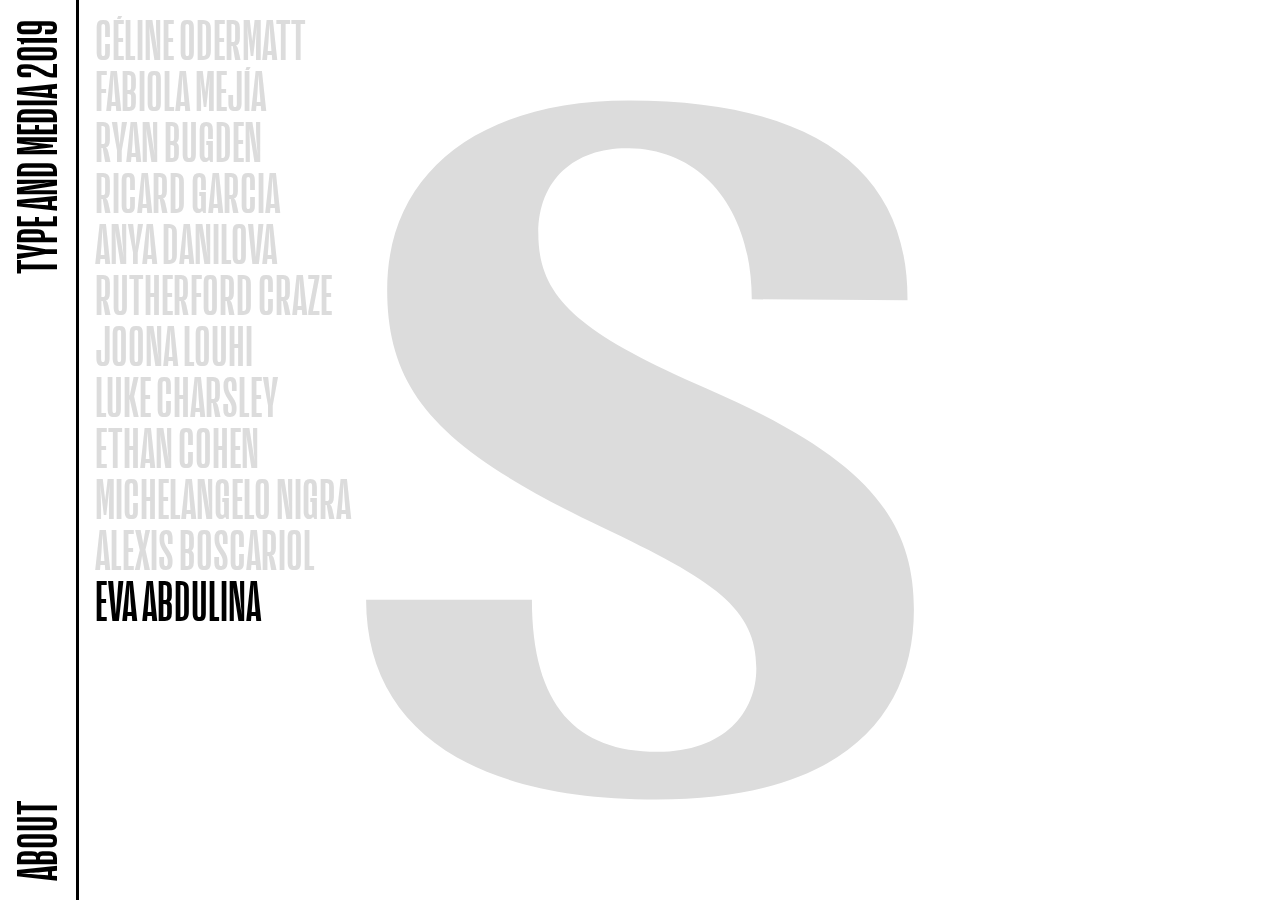
==== index.html @ 902147d5 "Initial setup" ====
<!DOCTYPE html>
<html>
    <head>
        <title>Type and Media 2019</title>

        <meta charset="UTF-8" />
        <meta name="viewport" content="width=device-width, initial-scale=1" />

        <link rel="stylesheet" href="static/style.css" />
        
        <link rel="icon" 
			  type="image/png" 
			  href="../static/tmFavicon.png">

    </head>
    
    <body>
        <div class="tm_sidebar_permanent" id="sidebar_panel">
            <a class="tm_sidebar_top" href="/">Type and Media 2019</a>
            <a class="tm_sidebar_bottom" id="sidebar_about">About</a>
        </div>

        <div class="tm_sidebar_nav index transparent" id="sidebar_nav">
            <nav id="nav_shuffle">
                <a href="/alexis" data-color='#8ad4ba' data-studentname="alexis" class="md_nav">
                    Alexis Boscariol
                </a>
                <a href="/anya" data-color='#ea1956' data-studentname="anya" class="md_nav">
                    Anya Danilova
                </a>
                <a href="/celine" data-color='#f03296' data-studentname="celine" class="md_nav">
                    Céline Odermatt
                </a>
                <a href="/ethan" data-color='#fe3523' data-studentname="ethan" class="md_nav">
                    Ethan Cohen
                </a>
                <a href="/eva" data-color='#dcdcdc' data-studentname="eva" class="md_nav">
                    Eva Abdulina
                </a>
                <a href="/fabi" data-color='#c3d2e0' data-studentname="fabi" class="md_nav">
                    Fabiola Mejía
                </a>
                <a href="/joona" data-color='#0f5bfa' data-studentname="joona" class="md_nav">
                    Joona Louhi
                </a>
                <a href="/luke" data-color='#ea1956' data-studentname="luke" class="md_nav">
                    Luke Charsley
                </a>
                <a href="/mike" data-color='#ff4fff' data-studentname="mike" class="md_nav">
                    Michelangelo Nigra
                </a>
                <a href="/rick" data-color='#00b7b5' data-studentname="rick" class="md_nav">
                    Ricard Garcia
                </a>
                <a href="/rutherford" data-color='#aaaaaa' data-studentname="rutherford" class="md_nav">
                    Rutherford Craze
                </a>
                <a href="/ryan" data-color='#ffab00' data-studentname="ryan" class="md_nav">
                    Ryan Bugden
                </a>
            </nav>
        </div>

        <div class="tm_anim_container" id="anim_container">
        </div>

        <div class="tm_about_fade" id="about_fade"></div>
        <div class="tm_about_panel" id="about_panel">
            <div class="tm_info">
                <div class="tm_info_about">
                    <p><a href="http://typemedia.org/">Type and Media</a> is a master’s degree course in typeface design at the Royal Academy of Art in The Hague (KABK). During the first semester, the students have several ongoing modules with concurrent projects, interspersed with a diverse set of workshops. During the second semester, each student focuses on a single project. This site showcases the final projects of the class of 2019. Enjoy!</p>
					<p>Special thanks to the faculty and supervisors at Type and Media for their expertise, wisdom, and support: Erik van Blokland, Peter Verheul, Paul van der Laan, Peter Biľak, Françoise Berserik, Frank Grießhammer, Petr van Blokland, Marja van der Burgh, Fred Smeijers, Just van Rossum, Jan Willem Stas, Ilya Ruderman, Kristyan Sarkis, Timothy Donaldson, Bas Smidt, our guests Paul Barnes and Henrik Birkvig, and our neighborly friends Tânia Raposo, Namrata Goyal, and Phill Specter.</p>
					<p>The t]m19 graduates are Alexis Boscariol (France), Anya Danilova (Russia), Céline Odermatt (Switzerland), Ethan Cohen (United States), Eva Abdulina (Latvia), Fabiola Mejía (Costa Rica), Joona Louhi (Finland), Luke Charsley (United Kingdom), Michelangelo Nigra (Italy), Ricard Garcia (Catalonia), Rutherford Craze (United Kingdom), and Ryan Bugden (United States).</p>
					<p>Website by Rutherford Craze, Alexis Boscariol, Ryan Bugden, and Ethan Cohen. The typefaces in use are Brenner Sans, Action Text, and Action Condensed, courtesy of <a href="https://www.typotheque.com/">Typotheque</a>, <a href="http://letterror.com/">Letterror</a>, and <a href="https://commercialtype.com/">Commercial Type</a>, respectively&#8201;—&#8201;thank you!</p>

                </div>
            </div>
        </div>

        <script type="text/javascript" src="static/panels.js"></script>
        <!-- Separating the svg blob into its own file -->
        <script type="text/javascript" src="media/svgdata.js"></script>
        <script type="text/javascript">
            var interval;
            var frameloop;
            let root = document.documentElement;
            var links = Array.from(document.getElementsByClassName('md_nav'));
            var animContainer = document.getElementById('anim_container');
            var navContainer = document.getElementById('sidebar_nav');

            // pseudo-hover for touchscreens
            var isTouchMode = false;
            if ("ontouchstart" in document.documentElement) isTouchMode = true;

            // SVG Animation
            var currentStudent = svgdata["alexis"];
            var currentIndex = 0;
            updateImageState(currentStudent, currentIndex);

            frameloop = setInterval(function() {
                updateImageState(currentStudent, currentIndex);
                if (currentIndex >= currentStudent.length - 1) {
                    currentIndex = 0;
                } else {
                    currentIndex ++;
                }
            }, 140);


            function updateImageState(student, index) {
                if (student[index]) {
                    animContainer.innerHTML = student[index];
                } else {
                    animContainer.innerHTML = student[0];
                }
            }

            // Link Highlighting
            links.forEach(function(target) {
                var color = target.dataset.color;
                var studentname = target.dataset.studentname;
                target.addEventListener('mouseover', function() {
                    setLinkState(color, studentname);
                });

                if (isTouchMode) {
                    target.addEventListener('click', function(e) {
                        if (!e.target.classList.contains('highlight')) {
                            e.preventDefault();
                            e.target.classList.add('highlight');
                            setLinkState(color, studentname);
                        }
                    });
                }
            });

            navContainer.addEventListener('mouseout', function() {
                clearLinkState();
                newColorLink();
                interval = setInterval(newColorLink, 5000);
            });
            
            navContainer.addEventListener('mouseover', function() {
                clearHighlights();
                clearInterval(interval);
            });

            function setLinkState(color, studentname) {
                root.style.setProperty('--accent', color);
                if (svgdata[studentname]) currentStudent = svgdata[studentname];
            }
            
            function clearLinkState() {
                newColorLink();
            }

            function clearHighlights() {
                for (var i in links) {
                    if (links[i].classList.contains('highlight')) {
                        links[i].classList.remove('highlight');
                    }
                }
            }
            
            function getRandomInt(max) {
                return Math.floor(Math.random() * Math.floor(max));
            }
            
            function newColorLink() {
                var index = getRandomInt(links.length);
                var color = links[index].dataset.color;
                var studentname = links[index].dataset.studentname;
                setLinkState(color, studentname);

                clearHighlights();
                links[index].classList.add('highlight');
            }
            
            newColorLink();
            interval = setInterval(newColorLink, 5000);
        </script>
    </body>
</html>
---- static/style.css ----
-------------------------------------------------- */
/* RESET */
/* -------------------------------------------------- */

html, body, div, span, applet, object, iframe,
h1, h2, h3, h4, h5, h6, p, blockquote, pre,
a, abbr, acronym, address, big, cite, code,
del, dfn, em, img, ins, kbd, q, s, samp,
small, strike, strong, sub, sup, tt, var,
b, u, i, center,
dl, dt, dd, ol, ul, li,
fieldset, form, label, legend,
table, caption, tbody, tfoot, thead, tr, th, td,
article, aside, canvas, details, embed, 
figure, figcaption, footer, header, hgroup, 
menu, nav, output, ruby, section, summary,
time, mark, audio, video {
    margin: 0;
    padding: 0;
    border: 0;
    font-size: 100%;
    font: inherit;
    vertical-align: baseline;
}
footer, header, hgroup, menu, nav, section { display: block; }
body { line-height: 1; }
ol, ul { list-style: none; }
blockquote, q { quotes: none; }
blockquote:before, blockquote:after, q:before, q:after { content: ''; content: none; }
table { border-collapse: collapse; border-spacing: 0; }
* { box-sizing: border-box; }


/* -------------------------------------------------- */
/* SITE STYLES */
/* -------------------------------------------------- */


@charset "UTF-8";

@font-face {
	font-family: "ActionCondensed";
	src: url("type/ActionCondensedBoldWeb-Grade1.woff2") format("woff2"), url("type/ActionCondensedBoldWeb-Grade1.woff") format("woff");
	font-weight: 300;
	font-style: normal;
	font-stretch: normal; 
	}
	
@font-face {
	font-family: 'ActionText';
	src: url("type/ActionText-MediumDark.woff") format("woff"), url("type/ActionText-MediumDark.woff2") format("woff2");
	font-weight: 550;
	font-style: normal; 
	}
  
@font-face {
	font-family: 'BrennerSans';
	src: url("type/WF-031173-011076-002792.woff2") format("woff2"), url("type/WF-031173-011076-002792.woff") format("woff");
	font-style: normal;
	font-weight: 400;
	}
	
@font-face {
	font-family: 'BrennerSans';
	src: url("type/WF-031173-011076-002793.woff2") format("woff2"), url("type/WF-031173-011076-002793.woff") format("woff");
	font-style: italic;
	font-weight: 400;
	}
	
@font-face {
	font-family: 'tmICONS';
	src: url("type/tm19-SiteIcons-Social-Variable.ttf") format("truetype");
	font-style: normal;
	}

:root {
    --accent: #666;
    --bg-on-select: rgba(0, 0, 0, 0.99);
    --text-on-select: #fff;
}

body {
    font-family: 'BrennerSans';
    margin: 0px;
}

h1, 
h3 {
    font-weight: bold;
}

h2 {
	font-size: 16px;
    letter-spacing: 0.02em;
    line-height: 26px;
    margin: 5px 0px 5px;
    font-family: 'ActionText';
    font-weight: normal;
    text-transform: uppercase;
}

h3 {
    font-size: 16px;
    line-height: 20px;
}

p {
    font-size: 17px;
    line-height: 23px;
    letter-spacing: 0.007em;
    margin: 10px 0px;
}

p > a {
	font-style:italic;
	text-decoration: none;
	color: var(--accent);
}

p > a:hover {
	color: #000;
}

.hidden {
    display: none;
}

.scl-icons {
	margin-top: 5px;
	width: 38px;
    height: 28px;
    /* letter-spacing: 0.15em; */
    float: left;
    margin-right: 14px;
}

.student-url {
	clear: both;
	margin-top: 55px;
}

a.icon {
	font-family: 'tmICONS';
	font-size: 28px;
	font-style: normal !important;
	font-variation-settings: "wght" 0 !important;
	transition: 0.1s font-variation-settings ease-out;
	color: #000;
}

a.icon:hover {
	font-variation-settings: "wght" 1000 !important;
	transition: 0.1s font-variation-settings ease-out;
}


::selection {
    background-color: var(--bg-on-select) !important;
    color: var(--text-on-select) !important;
}

.transparent {
    background-color: transparent !important;
}

.tm_anim_container {
    position: fixed;
    top: 0px;
    left: 0px;
    width: 100vw;
    height: 100vh;

    z-index: 0;
    text-align: center;
}

.tm_anim_container svg {
    position: absolute;
    top: 0;
    bottom: 0;
    left: -15%;
    right: -15%;
    margin: auto;

    max-height: 80%;
    max-width: 130%;
}

.tm_content_container {
    width: 100%;
    position: relative;
    
    left: 0px;

    padding: 0px;
    padding-left: 76px;
}

.tm_content {
    width: 100%;
}

.tm_content img {
    max-width: 100%;
    padding: 0px;
    float: left;
}

.tm_student_slides {
    overflow: hidden;
    clear: left;
    padding-bottom: 10px;
    padding-bottom: 0px;
}

.tm_student_slides p:first-child {
    /* Assuming this is all the images */
    margin: 0px;
    line-height: 0;
}

.tm_info, .tm_page_info_panel {
	clear: left;
    display: flex;
    flex-wrap: wrap;
}

.tm_info {
    padding: 50px 50px 75px;
}

.tm_page_info_panel {
    border-top: 3px solid;
    border-bottom: 3px solid;
    padding-top: 36px;
    padding-left: 54px;
    padding-bottom: 48px;
}

.tm_about_panel {
    border-right: 3px solid;
}

.tm_info_typeface, .tm_info_designer {
    flex-basis: 400px;
	margin: 40px;
    flex-shrink: 0;
}

.tm_info_links {
    padding-top: 8px;
    flex-basis: 200px !important;
}

.tm_about_panel .tm_info {
    padding-top: 5px;
    padding-left: 20px;
}

.tm_info_about {
	flex-basis: 420px;
    /*margin-top: -45px;
    margin-left: -30px;*/
}


/* -------------------------------------------------- */


.tm_sidebar_permanent {
    position: fixed;
    width: 76px;
    height: 100%;
    top: 0px;
    left: 0px;
    background-color: #fff;

    z-index: 10;
    outline: 3px solid black;
    box-sizing: content-box;
}

.tm_sidebar_hoverable {
    height: 75%;
}

.tm_sidebar_permanent a {
    text-decoration: none;
    color: inherit;
}

.tm_sidebar_permanent a:hover {
    cursor: pointer;
    color: var(--accent);
}

.tm_sidebar_top, .tm_sidebar_bottom {
    font-size: 56px;
    line-height: 56px;
    font-family: 'ActionCondensed';
    white-space: nowrap;
    text-transform: uppercase;
    position: absolute;
}

.tm_sidebar_top {
    transform: rotate(-90deg);
    transform-origin: right top;
    top: 19px;
    right: 66px;
}

.tm_sidebar_bottom {
    transform: rotate(-90deg);
    transform-origin: left bottom;
    bottom: 19px;
    left: 66px;
}

.tm_sidebar_nav {
    background-color: #ffffff;

    position: fixed;
    top: 0px;
    left: 0px;
    height: 100%;
    padding: 16px 20px 20px 95px;

    z-index: 6;

    transform: translate(-100%, 0%);
    transition-property: transform;
    transition-duration: 0.2s;
    transition-timing-function: ease-in-out;
    border-right: 3px solid;
}

.tm_sidebar_nav.index {
    border-right: none;
}

.tm_sidebar_nav a {
    display: block;
    font-family: 'ActionCondensed';

    text-transform: uppercase;
    font-size: 56px;
    line-height: 51px;

    text-decoration: none;
    color: var(--accent);
    transition-property: color;
    transition-duration: 0.1s;
    -webkit-tap-highlight-color: transparent;
}

.tm_sidebar_nav a:hover, .tm_sidebar_nav a.highlight {
    color: black;
}

.tm_about_panel {
    position: fixed;
    width: 100%;
    max-width: 560px;
    height: 100%;
    top: 0px;
    left: 0px;
    padding-left: 76px;
    background-color: #fff;

    z-index: 7;
    transform: translate(-100%, 0%);
    transition-property: transform;
    transition-duration: 0.3s;
    transition-timing-function: ease-in-out;
    overflow-y: scroll;
}

.tm_about_fade {
    position: fixed;
    width: 100%;
    height: 100%;
    top: 0px;
    left: 0px;
    z-index: 5;
    opacity: 0;
    pointer-events: none;
    background-color: black; /* please don’t change this */
}

.tm_about_fade.deployed {
    pointer-events: all;
    opacity: 0;
}

.tm_about_fade.touchmode.deployed {
    opacity: 0.2;
}

.tm_sidebar_nav.deployed, .tm_about_panel.deployed, .tm_sidebar_nav.index {
    transform: translate(0%, 0%);
}


/* -------------------------------------------------- */
/* RESPONSIVE */
/* -------------------------------------------------- */


/* links column top padding on reflow */

@media only screen and (max-width: 1088px) {

	.tm_info_designer {
		margin-top: 0px !important;
	} 
	
}


@media only screen and (max-height: 500px) {
    .tm_sidebar_permanent {
        width: 56px;
        
    }

    .tm_sidebar_top, .tm_sidebar_bottom {
        font-size: 38px;
        line-height: 38px;
    }

    .tm_sidebar_top {
        right: 46px;
    }

    .tm_sidebar_bottom {
        left: 46px;
    }

    .tm_sidebar_nav {
        padding-left: 72px;
        padding-right: 16px;
    }

    .tm_about_panel {
        pointer-events: all;
        overflow-y: scroll;
    }

    .tm_content_container {
        padding-left: 56px;
    }
    
    .tm_sidebar_nav a {
        font-size: 38px;
        line-height: 34px;
    }
}


@media only screen and (max-width: 640px) {
    body {
        margin-top: 15.5vw;
    }
    
    p {
    	margin: 0px 0px 12px 0px;
    }
    
    /* have border on About on mobile. but hide when deployed */
    .tm_sidebar_nav.deployed, .tm_about_panel.deployed, .tm_sidebar_nav.index {
		width: 101%;
	}

    .tm_sidebar_permanent {
        position: fixed;
        top: 0px;
        left: 0px;
        width: 100%;
        height: 15.5vw;
        border-right: none;
        /*border-bottom: 3px solid black;*/
    }
    
    .tm_sidebar_nav a {
        font-size: 12vw;
        line-height: 10.5vw;
    }

    .tm_sidebar_top, .tm_sidebar_bottom {
        transform: rotate(0deg);
        top: 2.5vw;
        font-size: 12vw;
        line-height: 10.5vw;
    }

    .tm_sidebar_top {
        right: initial;
        left: 20px;
    }

    .tm_sidebar_bottom {
        left: initial;
        right: 20px;
    }

    .tm_sidebar_hoverable {
        height: 100%;
        width: 75%;
    }

    .tm_content_container { padding-left: 0px; }
    
    .tm_about_panel {
        position: fixed;
        background-color: #fff;
        overflow-y: scroll;
        padding-top: 16vw;
        padding-left: 20px;
        /* have border on About on mobile */
        border-right: 3px solid #000;
    }
    
    .tm_info {
    	padding: 12px 22px 30px 0px !important;
    }
    
    .tm_page_info_panel {
		padding: 32px 20px 32px 20px;
    }

    .tm_info_typeface, .tm_info_designer, .tm_info_links {
		flex-shrink: 1;
		margin: 0px;
		hyphens: auto;
	}
	
	.tm_info_designer {
		padding-top: 10px;
	}
	
	.tm_info_links  {
		padding-top: 12px;
	}
	
	.scl-icons {
    	margin-top: 14px;
    }

    .tm_sidebar_nav {
        width: 100%;
        border: none;
        padding-top: 19vw;
        padding-left: 20px;
        overflow-y: scroll;
    }
}
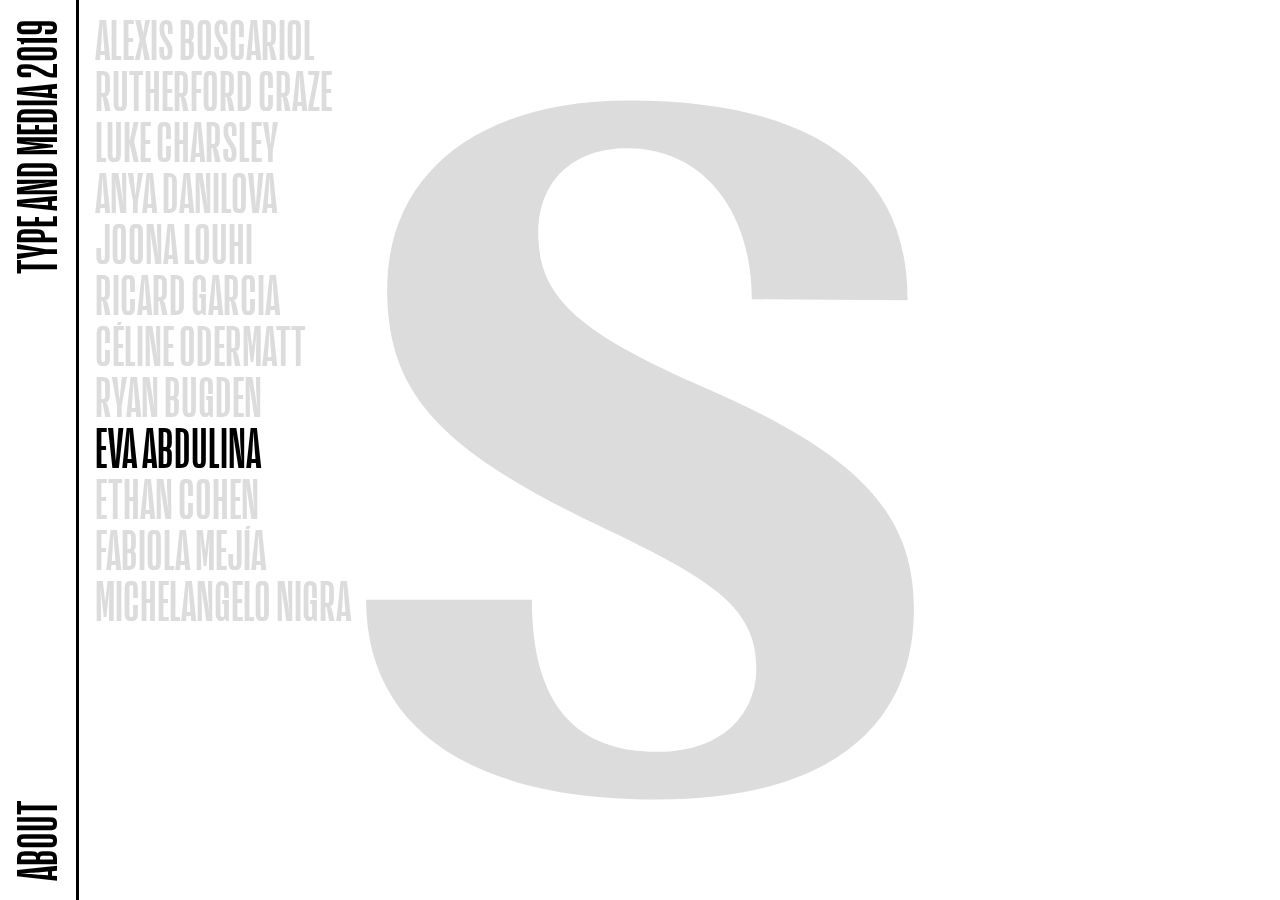
==== commit 0e44a7fd: "Try fixing index hover bug" ====
--- a/index.html
+++ b/index.html
@@ -91,6 +91,7 @@
             // pseudo-hover for touchscreens
             var isTouchMode = false;
             if ("ontouchstart" in document.documentElement) isTouchMode = true;
+            var isHoveringNav = false;
 
             // SVG Animation
             var currentStudent = svgdata["alexis"];
@@ -135,12 +136,14 @@
             });
 
             navContainer.addEventListener('mouseout', function() {
+                isHoveringNav = false;
                 clearLinkState();
                 newColorLink();
                 interval = setInterval(newColorLink, 5000);
             });
             
             navContainer.addEventListener('mouseover', function() {
+                isHoveringNav = true;
                 clearHighlights();
                 clearInterval(interval);
             });
@@ -167,13 +170,15 @@
             }
             
             function newColorLink() {
-                var index = getRandomInt(links.length);
-                var color = links[index].dataset.color;
-                var studentname = links[index].dataset.studentname;
-                setLinkState(color, studentname);
+                if (!isHoveringNav) {
+                    var index = getRandomInt(links.length);
+                    var color = links[index].dataset.color;
+                    var studentname = links[index].dataset.studentname;
+                    setLinkState(color, studentname);
 
-                clearHighlights();
-                links[index].classList.add('highlight');
+                    clearHighlights();
+                    links[index].classList.add('highlight');
+                }
             }
             
             newColorLink();
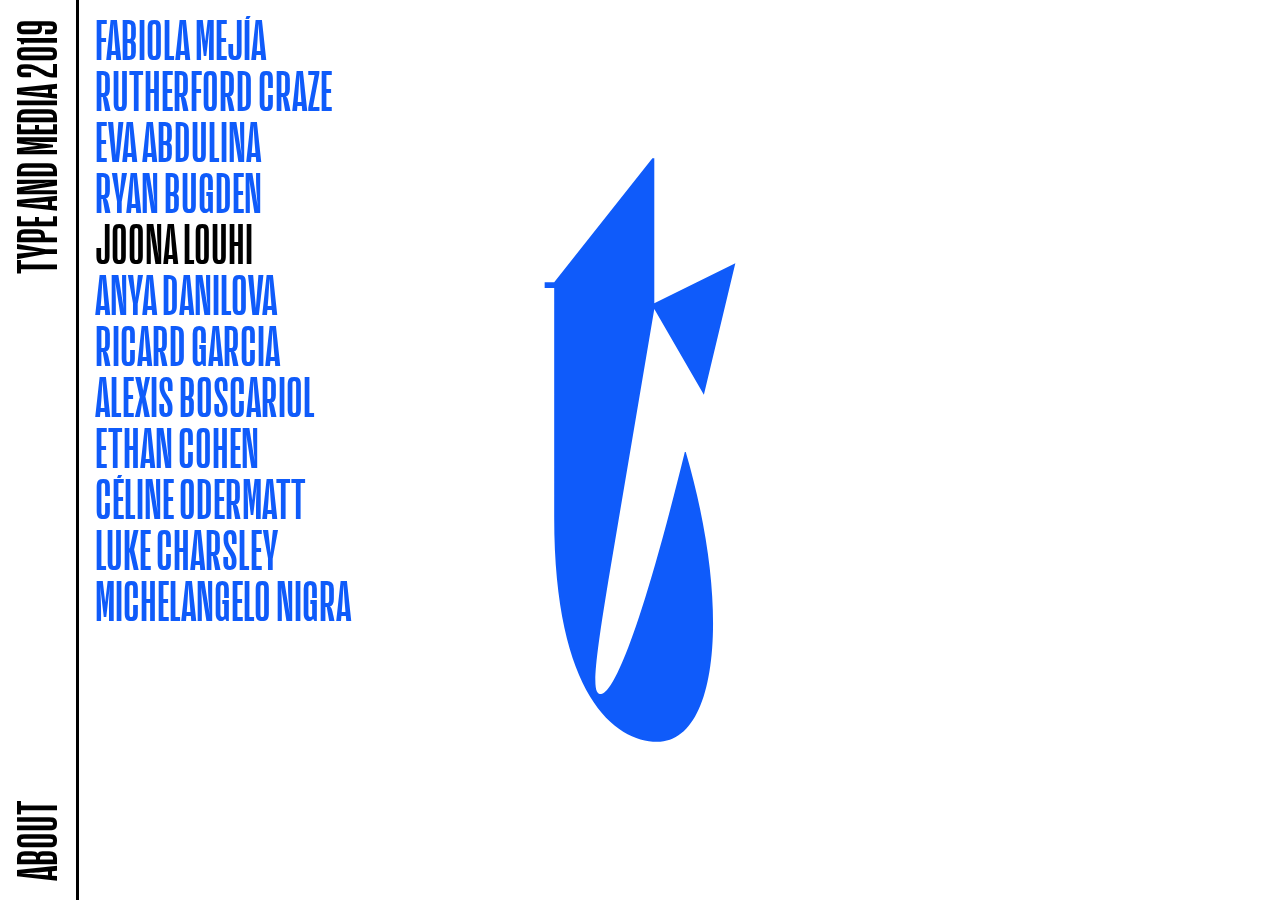
==== commit b4d671e0: "Upload latest html files" ====
--- a/index.html
+++ b/index.html
@@ -7,10 +7,11 @@
         <meta name="viewport" content="width=device-width, initial-scale=1" />
 
         <link rel="stylesheet" href="static/style.css" />
+        <link rel="stylesheet" href="static/fonts.css" />
         
         <link rel="icon" 
-			  type="image/png" 
-			  href="../static/tmFavicon.png">
+              type="image/png" 
+              href="../static/tmFavicon.png">
 
     </head>
     
@@ -69,9 +70,9 @@
             <div class="tm_info">
                 <div class="tm_info_about">
                     <p><a href="http://typemedia.org/">Type and Media</a> is a master’s degree course in typeface design at the Royal Academy of Art in The Hague (KABK). During the first semester, the students have several ongoing modules with concurrent projects, interspersed with a diverse set of workshops. During the second semester, each student focuses on a single project. This site showcases the final projects of the class of 2019. Enjoy!</p>
-					<p>Special thanks to the faculty and supervisors at Type and Media for their expertise, wisdom, and support: Erik van Blokland, Peter Verheul, Paul van der Laan, Peter Biľak, Françoise Berserik, Frank Grießhammer, Petr van Blokland, Marja van der Burgh, Fred Smeijers, Just van Rossum, Jan Willem Stas, Ilya Ruderman, Kristyan Sarkis, Timothy Donaldson, Bas Smidt, our guests Paul Barnes and Henrik Birkvig, and our neighborly friends Tânia Raposo, Namrata Goyal, and Phill Specter.</p>
-					<p>The t]m19 graduates are Alexis Boscariol (France), Anya Danilova (Russia), Céline Odermatt (Switzerland), Ethan Cohen (United States), Eva Abdulina (Latvia), Fabiola Mejía (Costa Rica), Joona Louhi (Finland), Luke Charsley (United Kingdom), Michelangelo Nigra (Italy), Ricard Garcia (Catalonia), Rutherford Craze (United Kingdom), and Ryan Bugden (United States).</p>
-					<p>Website by Rutherford Craze, Alexis Boscariol, Ryan Bugden, and Ethan Cohen. The typefaces in use are Brenner Sans, Action Text, and Action Condensed, courtesy of <a href="https://www.typotheque.com/">Typotheque</a>, <a href="http://letterror.com/">Letterror</a>, and <a href="https://commercialtype.com/">Commercial Type</a>, respectively&#8201;—&#8201;thank you!</p>
+                    <p>Special thanks to the faculty and supervisors at Type and Media for their expertise, wisdom, and support: Erik van Blokland, Peter Verheul, Paul van der Laan, Peter Biľak, Françoise Berserik, Frank Grießhammer, Petr van Blokland, Marja van der Burgh, Fred Smeijers, Just van Rossum, Jan Willem Stas, Ilya Ruderman, Kristyan Sarkis, Timothy Donaldson, Bas Smidt, our guests Paul Barnes and Henrik Birkvig, and our neighborly friends Tânia Raposo, Namrata Goyal, and Phill Specter.</p>
+                    <p>The t]m19 graduates are Alexis Boscariol (France), Anya Danilova (Russia), Céline Odermatt (Switzerland), Ethan Cohen (United States), Eva Abdulina (Latvia), Fabiola Mejía (Costa Rica), Joona Louhi (Finland), Luke Charsley (United Kingdom), Michelangelo Nigra (Italy), Ricard Garcia (Catalonia), Rutherford Craze (United Kingdom), and Ryan Bugden (United States).</p>
+                    <p>Website by Rutherford Craze, Alexis Boscariol, Ryan Bugden, and Ethan Cohen. The typefaces in use are Brenner Sans, Action Text, and Action Condensed, courtesy of <a href="https://www.typotheque.com/">Typotheque</a>, <a href="http://letterror.com/">Letterror</a>, and <a href="https://commercialtype.com/">Commercial Type</a>, respectively&#8201;—&#8201;thank you!</p>
 
                 </div>
             </div>
--- a/static/style.css
+++ b/static/style.css
@@ -418,7 +418,7 @@
 }
 
 
-@media only screen and (max-height: 500px) {
+@media only screen and (max-height: 640px) {
     .tm_sidebar_permanent {
         width: 56px;
         
@@ -554,4 +554,4 @@
         padding-left: 20px;
         overflow-y: scroll;
     }
-}+}
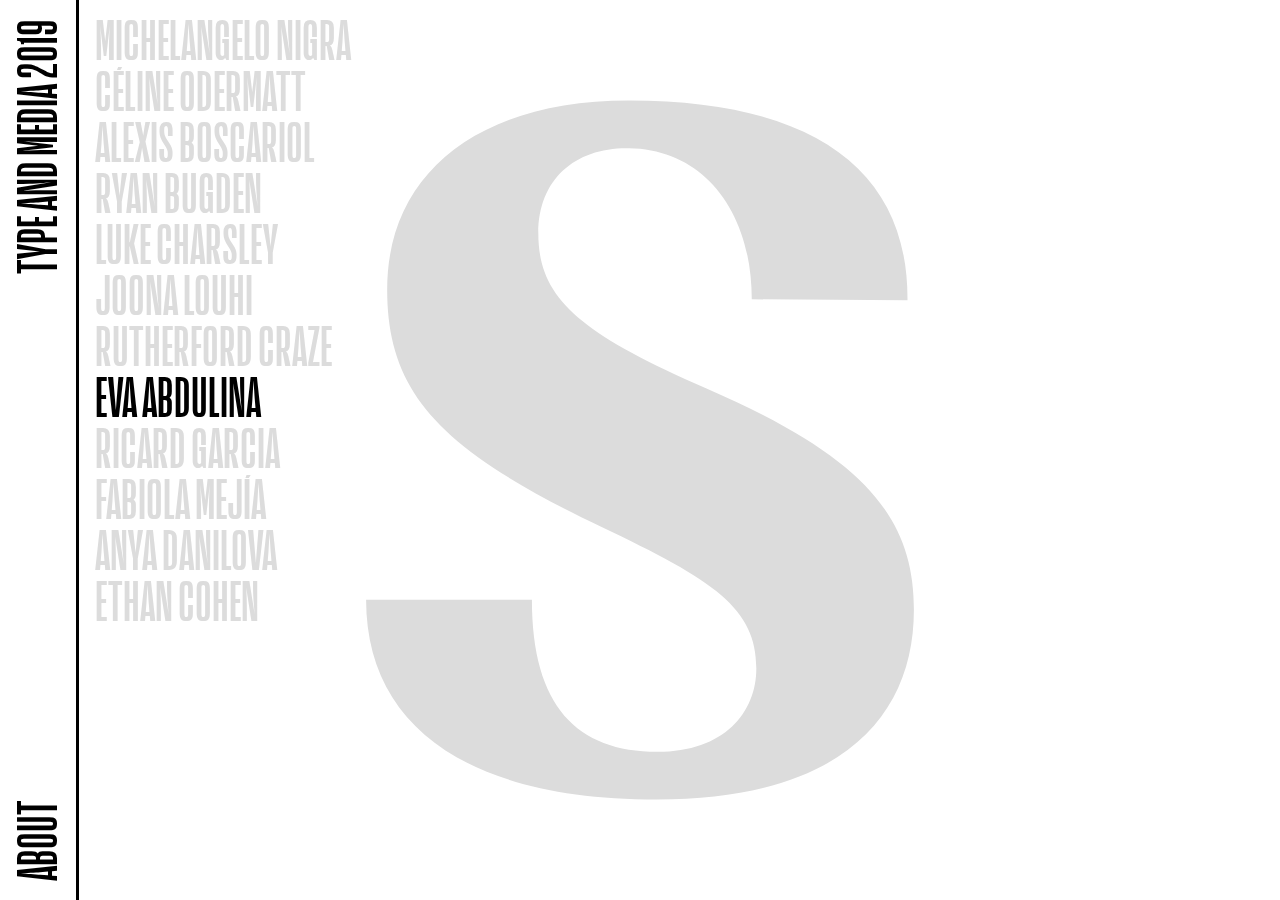
==== commit bbfd8653: "update content" ====
--- a/index.html
+++ b/index.html
@@ -13,6 +13,7 @@
               type="image/png" 
               href="../static/tmFavicon.png">
 
+        <meta name="description" content="Type and Media is a master’s degree course in typeface design at the Royal Academy of Art in The Hague (KABK).">
     </head>
     
     <body>
@@ -72,7 +73,7 @@
                     <p><a href="http://typemedia.org/">Type and Media</a> is a master’s degree course in typeface design at the Royal Academy of Art in The Hague (KABK). During the first semester, the students have several ongoing modules with concurrent projects, interspersed with a diverse set of workshops. During the second semester, each student focuses on a single project. This site showcases the final projects of the class of 2019. Enjoy!</p>
                     <p>Special thanks to the faculty and supervisors at Type and Media for their expertise, wisdom, and support: Erik van Blokland, Peter Verheul, Paul van der Laan, Peter Biľak, Françoise Berserik, Frank Grießhammer, Petr van Blokland, Marja van der Burgh, Fred Smeijers, Just van Rossum, Jan Willem Stas, Ilya Ruderman, Kristyan Sarkis, Timothy Donaldson, Bas Smidt, our guests Paul Barnes and Henrik Birkvig, and our neighborly friends Tânia Raposo, Namrata Goyal, and Phill Specter.</p>
                     <p>The t]m19 graduates are Alexis Boscariol (France), Anya Danilova (Russia), Céline Odermatt (Switzerland), Ethan Cohen (United States), Eva Abdulina (Latvia), Fabiola Mejía (Costa Rica), Joona Louhi (Finland), Luke Charsley (United Kingdom), Michelangelo Nigra (Italy), Ricard Garcia (Catalonia), Rutherford Craze (United Kingdom), and Ryan Bugden (United States).</p>
-                    <p>Website by Rutherford Craze, Alexis Boscariol, Ryan Bugden, and Ethan Cohen. The typefaces in use are Brenner Sans, Action Text, and Action Condensed, courtesy of <a href="https://www.typotheque.com/">Typotheque</a>, <a href="http://letterror.com/">Letterror</a>, and <a href="https://commercialtype.com/">Commercial Type</a>, respectively&#8201;—&#8201;thank you!</p>
+                    <p>Website by Rutherford, Ryan, Ethan, and Alexis. The typefaces used are Brenner Sans, Action Text, and Action Condensed, courtesy of <a href="https://www.typotheque.com/">Typotheque</a>, <a href="http://letterror.com/">Letterror</a>, and <a href="https://commercialtype.com/">Commercial Type</a>. Thank you!</p>
 
                 </div>
             </div>
--- a/static/style.css
+++ b/static/style.css
@@ -1,4 +1,4 @@
- -------------------------------------------------- */
+/* -------------------------------------------------- */
 /* RESET */
 /* -------------------------------------------------- */
 
@@ -37,41 +37,12 @@
 
 
 @charset "UTF-8";
-
+    
 @font-face {
-	font-family: "ActionCondensed";
-	src: url("type/ActionCondensedBoldWeb-Grade1.woff2") format("woff2"), url("type/ActionCondensedBoldWeb-Grade1.woff") format("woff");
-	font-weight: 300;
-	font-style: normal;
-	font-stretch: normal; 
-	}
-	
-@font-face {
-	font-family: 'ActionText';
-	src: url("type/ActionText-MediumDark.woff") format("woff"), url("type/ActionText-MediumDark.woff2") format("woff2");
-	font-weight: 550;
-	font-style: normal; 
-	}
-  
-@font-face {
-	font-family: 'BrennerSans';
-	src: url("type/WF-031173-011076-002792.woff2") format("woff2"), url("type/WF-031173-011076-002792.woff") format("woff");
-	font-style: normal;
-	font-weight: 400;
-	}
-	
-@font-face {
-	font-family: 'BrennerSans';
-	src: url("type/WF-031173-011076-002793.woff2") format("woff2"), url("type/WF-031173-011076-002793.woff") format("woff");
-	font-style: italic;
-	font-weight: 400;
-	}
-	
-@font-face {
-	font-family: 'tmICONS';
-	src: url("type/tm19-SiteIcons-Social-Variable.ttf") format("truetype");
-	font-style: normal;
-	}
+    font-family: 'tmICONS';
+    src: url("type/tm19-SiteIcons-Social-Variable.ttf") format("truetype");
+    font-style: normal;
+}
 
 :root {
     --accent: #666;
@@ -84,13 +55,12 @@
     margin: 0px;
 }
 
-h1, 
-h3 {
+h1, h3 {
     font-weight: bold;
 }
 
 h2 {
-	font-size: 16px;
+    font-size: 16px;
     letter-spacing: 0.02em;
     line-height: 26px;
     margin: 5px 0px 5px;
@@ -112,13 +82,13 @@
 }
 
 p > a {
-	font-style:italic;
-	text-decoration: none;
-	color: var(--accent);
+    font-style:italic;
+    text-decoration: none;
+    color: var(--accent);
 }
 
 p > a:hover {
-	color: #000;
+    color: #000;
 }
 
 .hidden {
@@ -126,8 +96,8 @@
 }
 
 .scl-icons {
-	margin-top: 5px;
-	width: 38px;
+    margin-top: 5px;
+    width: 38px;
     height: 28px;
     /* letter-spacing: 0.15em; */
     float: left;
@@ -135,22 +105,22 @@
 }
 
 .student-url {
-	clear: both;
-	margin-top: 55px;
+    clear: both;
+    margin-top: 55px;
 }
 
 a.icon {
-	font-family: 'tmICONS';
-	font-size: 28px;
-	font-style: normal !important;
-	font-variation-settings: "wght" 0 !important;
-	transition: 0.1s font-variation-settings ease-out;
-	color: #000;
+    font-family: 'tmICONS';
+    font-size: 28px;
+    font-style: normal !important;
+    font-variation-settings: "wght" 0 !important;
+    transition: 0.1s font-variation-settings ease-out;
+    color: #000;
 }
 
 a.icon:hover {
-	font-variation-settings: "wght" 1000 !important;
-	transition: 0.1s font-variation-settings ease-out;
+    font-variation-settings: "wght" 1000 !important;
+    transition: 0.1s font-variation-settings ease-out;
 }
 
 
@@ -220,7 +190,7 @@
 }
 
 .tm_info, .tm_page_info_panel {
-	clear: left;
+    clear: left;
     display: flex;
     flex-wrap: wrap;
 }
@@ -243,7 +213,7 @@
 
 .tm_info_typeface, .tm_info_designer {
     flex-basis: 400px;
-	margin: 40px;
+    margin: 40px;
     flex-shrink: 0;
 }
 
@@ -258,7 +228,7 @@
 }
 
 .tm_info_about {
-	flex-basis: 420px;
+    flex-basis: 420px;
     /*margin-top: -45px;
     margin-left: -30px;*/
 }
@@ -373,7 +343,7 @@
     transition-property: transform;
     transition-duration: 0.3s;
     transition-timing-function: ease-in-out;
-    overflow-y: scroll;
+    overflow-y: auto;
 }
 
 .tm_about_fade {
@@ -411,10 +381,10 @@
 
 @media only screen and (max-width: 1088px) {
 
-	.tm_info_designer {
-		margin-top: 0px !important;
-	} 
-	
+    .tm_info_designer {
+        margin-top: 0px !important;
+    } 
+    
 }
 
 
@@ -444,7 +414,7 @@
 
     .tm_about_panel {
         pointer-events: all;
-        overflow-y: scroll;
+        overflow-y: auto;
     }
 
     .tm_content_container {
@@ -464,13 +434,13 @@
     }
     
     p {
-    	margin: 0px 0px 12px 0px;
+        margin: 0px 0px 12px 0px;
     }
     
     /* have border on About on mobile. but hide when deployed */
     .tm_sidebar_nav.deployed, .tm_about_panel.deployed, .tm_sidebar_nav.index {
-		width: 101%;
-	}
+        width: 101%;
+    }
 
     .tm_sidebar_permanent {
         position: fixed;
@@ -514,7 +484,7 @@
     .tm_about_panel {
         position: fixed;
         background-color: #fff;
-        overflow-y: scroll;
+        overflow-y: auto;
         padding-top: 16vw;
         padding-left: 20px;
         /* have border on About on mobile */
@@ -522,29 +492,29 @@
     }
     
     .tm_info {
-    	padding: 12px 22px 30px 0px !important;
+        padding: 12px 22px 30px 0px !important;
     }
     
     .tm_page_info_panel {
-		padding: 32px 20px 32px 20px;
+        padding: 32px 20px 32px 20px;
     }
 
     .tm_info_typeface, .tm_info_designer, .tm_info_links {
-		flex-shrink: 1;
-		margin: 0px;
-		hyphens: auto;
-	}
-	
-	.tm_info_designer {
-		padding-top: 10px;
-	}
-	
-	.tm_info_links  {
-		padding-top: 12px;
-	}
-	
-	.scl-icons {
-    	margin-top: 14px;
+        flex-shrink: 1;
+        margin: 0px;
+        hyphens: auto;
+    }
+    
+    .tm_info_designer {
+        padding-top: 10px;
+    }
+    
+    .tm_info_links  {
+        padding-top: 12px;
+    }
+    
+    .scl-icons {
+        margin-top: 14px;
     }
 
     .tm_sidebar_nav {
@@ -552,6 +522,6 @@
         border: none;
         padding-top: 19vw;
         padding-left: 20px;
-        overflow-y: scroll;
-    }
-}
+        overflow-y: auto;
+    }
+}--- a/static/fonts.css
+++ b/static/fonts.css
@@ -0,0 +1,32 @@
+@font-face {
+    font-family: "ActionCondensed";
+    src: url([data-uri]) format("woff2"),
+         url([data-uri]) format("woff");
+    font-weight: 300;
+    font-style: normal;
+    font-stretch: normal; 
+}
+
+@font-face {
+    font-family: 'ActionText';
+    src: url([data-uri]) format("woff2"),
+         url([data-uri]) format("woff");
+    font-weight: 550;
+    font-style: normal; 
+}
+  
+@font-face {
+    font-family: 'BrennerSans';
+    src: url([data-uri]) format("woff2"),
+         url([data-uri]) format("woff");
+    font-style: normal;
+    font-weight: 400;
+}
+    
+@font-face {
+    font-family: 'BrennerSans';
+    src: url([data-uri]) format("woff2"),
+         url([data-uri]) format("woff");
+    font-style: italic;
+    font-weight: 400;
+}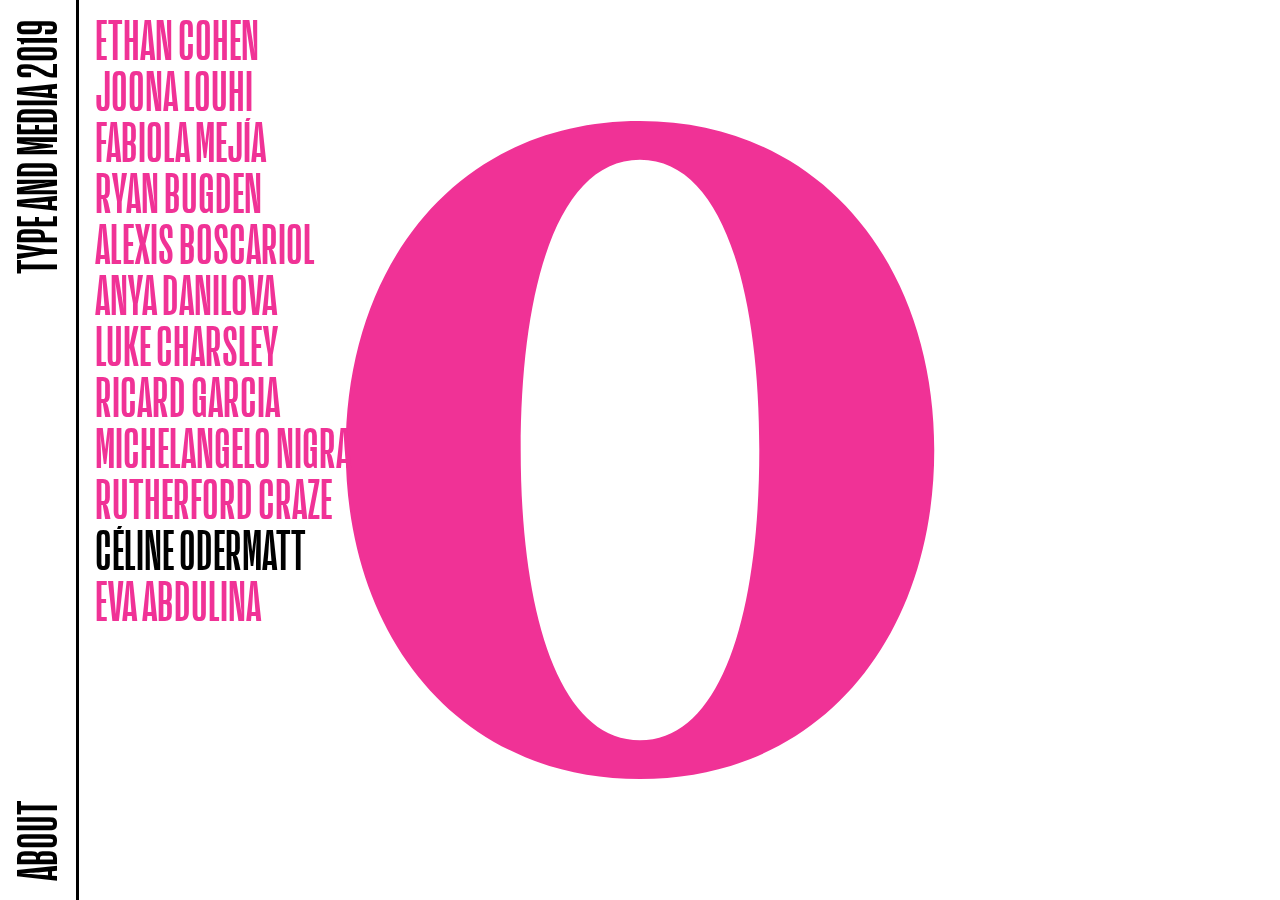
==== commit 07cbf1a5: "update content and css" ====
--- a/index.html
+++ b/index.html
@@ -13,7 +13,7 @@
               type="image/png" 
               href="../static/tmFavicon.png">
 
-        <meta name="description" content="Type and Media is a master’s degree course in typeface design at the Royal Academy of Art in The Hague (KABK).">
+        <meta name="description" content="Type and Media is a master’s course in typeface design at the Royal Academy of Art in The Hague (KABK).">
     </head>
     
     <body>
@@ -70,7 +70,7 @@
         <div class="tm_about_panel" id="about_panel">
             <div class="tm_info">
                 <div class="tm_info_about">
-                    <p><a href="http://typemedia.org/">Type and Media</a> is a master’s degree course in typeface design at the Royal Academy of Art in The Hague (KABK). During the first semester, the students have several ongoing modules with concurrent projects, interspersed with a diverse set of workshops. During the second semester, each student focuses on a single project. This site showcases the final projects of the class of 2019. Enjoy!</p>
+                    <p><a href="http://typemedia.org/">Type and Media</a> is a master’s course in typeface design at the Royal Academy of Art in The Hague (KABK). During the first semester, the students have several ongoing modules with concurrent projects, interspersed with a diverse set of workshops. During the second semester, each student focuses on a single project. This site showcases the final projects of the class of 2019. Enjoy!</p>
                     <p>Special thanks to the faculty and supervisors at Type and Media for their expertise, wisdom, and support: Erik van Blokland, Peter Verheul, Paul van der Laan, Peter Biľak, Françoise Berserik, Frank Grießhammer, Petr van Blokland, Marja van der Burgh, Fred Smeijers, Just van Rossum, Jan Willem Stas, Ilya Ruderman, Kristyan Sarkis, Timothy Donaldson, Bas Smidt, our guests Paul Barnes and Henrik Birkvig, and our neighborly friends Tânia Raposo, Namrata Goyal, and Phill Specter.</p>
                     <p>The t]m19 graduates are Alexis Boscariol (France), Anya Danilova (Russia), Céline Odermatt (Switzerland), Ethan Cohen (United States), Eva Abdulina (Latvia), Fabiola Mejía (Costa Rica), Joona Louhi (Finland), Luke Charsley (United Kingdom), Michelangelo Nigra (Italy), Ricard Garcia (Catalonia), Rutherford Craze (United Kingdom), and Ryan Bugden (United States).</p>
                     <p>Website by Rutherford, Ryan, Ethan, and Alexis. The typefaces used are Brenner Sans, Action Text, and Action Condensed, courtesy of <a href="https://www.typotheque.com/">Typotheque</a>, <a href="http://letterror.com/">Letterror</a>, and <a href="https://commercialtype.com/">Commercial Type</a>. Thank you!</p>
--- a/static/style.css
+++ b/static/style.css
@@ -212,7 +212,7 @@
 }
 
 .tm_info_typeface, .tm_info_designer {
-    flex-basis: 400px;
+    flex-basis: 405px;
     margin: 40px;
     flex-shrink: 0;
 }
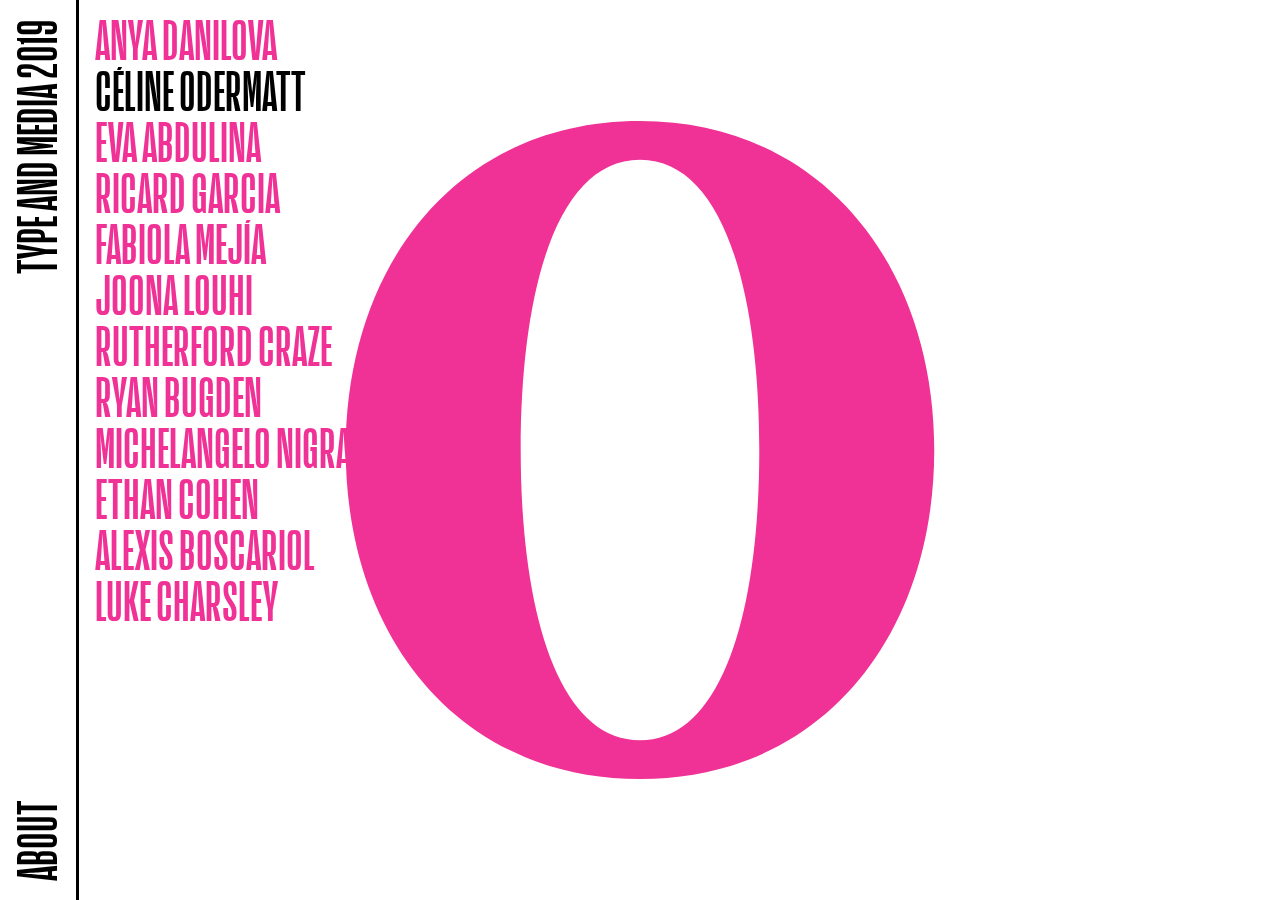
==== commit 6ede87a2: "Add opengraph meta tags to html files" ====
--- a/index.html
+++ b/index.html
@@ -14,6 +14,16 @@
               href="../static/tmFavicon.png">
 
         <meta name="description" content="Type and Media is a master’s course in typeface design at the Royal Academy of Art in The Hague (KABK).">
+
+        <meta property="og:title" content="Type and Media 2019">
+        <meta property="og:description" content="Type and Media is a master’s course in typeface design at the Royal Academy of Art in The Hague (KABK).">
+        <meta property="og:image" content="https://2019.typemedia.org/static/tmSocialImage.png">
+        <meta property="og:url" content="https://2019.typemedia.org/">
+
+        <meta name="twitter:title" content="Type and Media 2019">
+        <meta name="twitter:description" content="Type and Media is a master’s course in typeface design at the Royal Academy of Art in The Hague (KABK).">
+        <meta name="twitter:image" content="https://2019.typemedia.org/static/tmSocialImage.png">
+        <meta name="twitter:card" content="summary_large_image">
     </head>
     
     <body>
